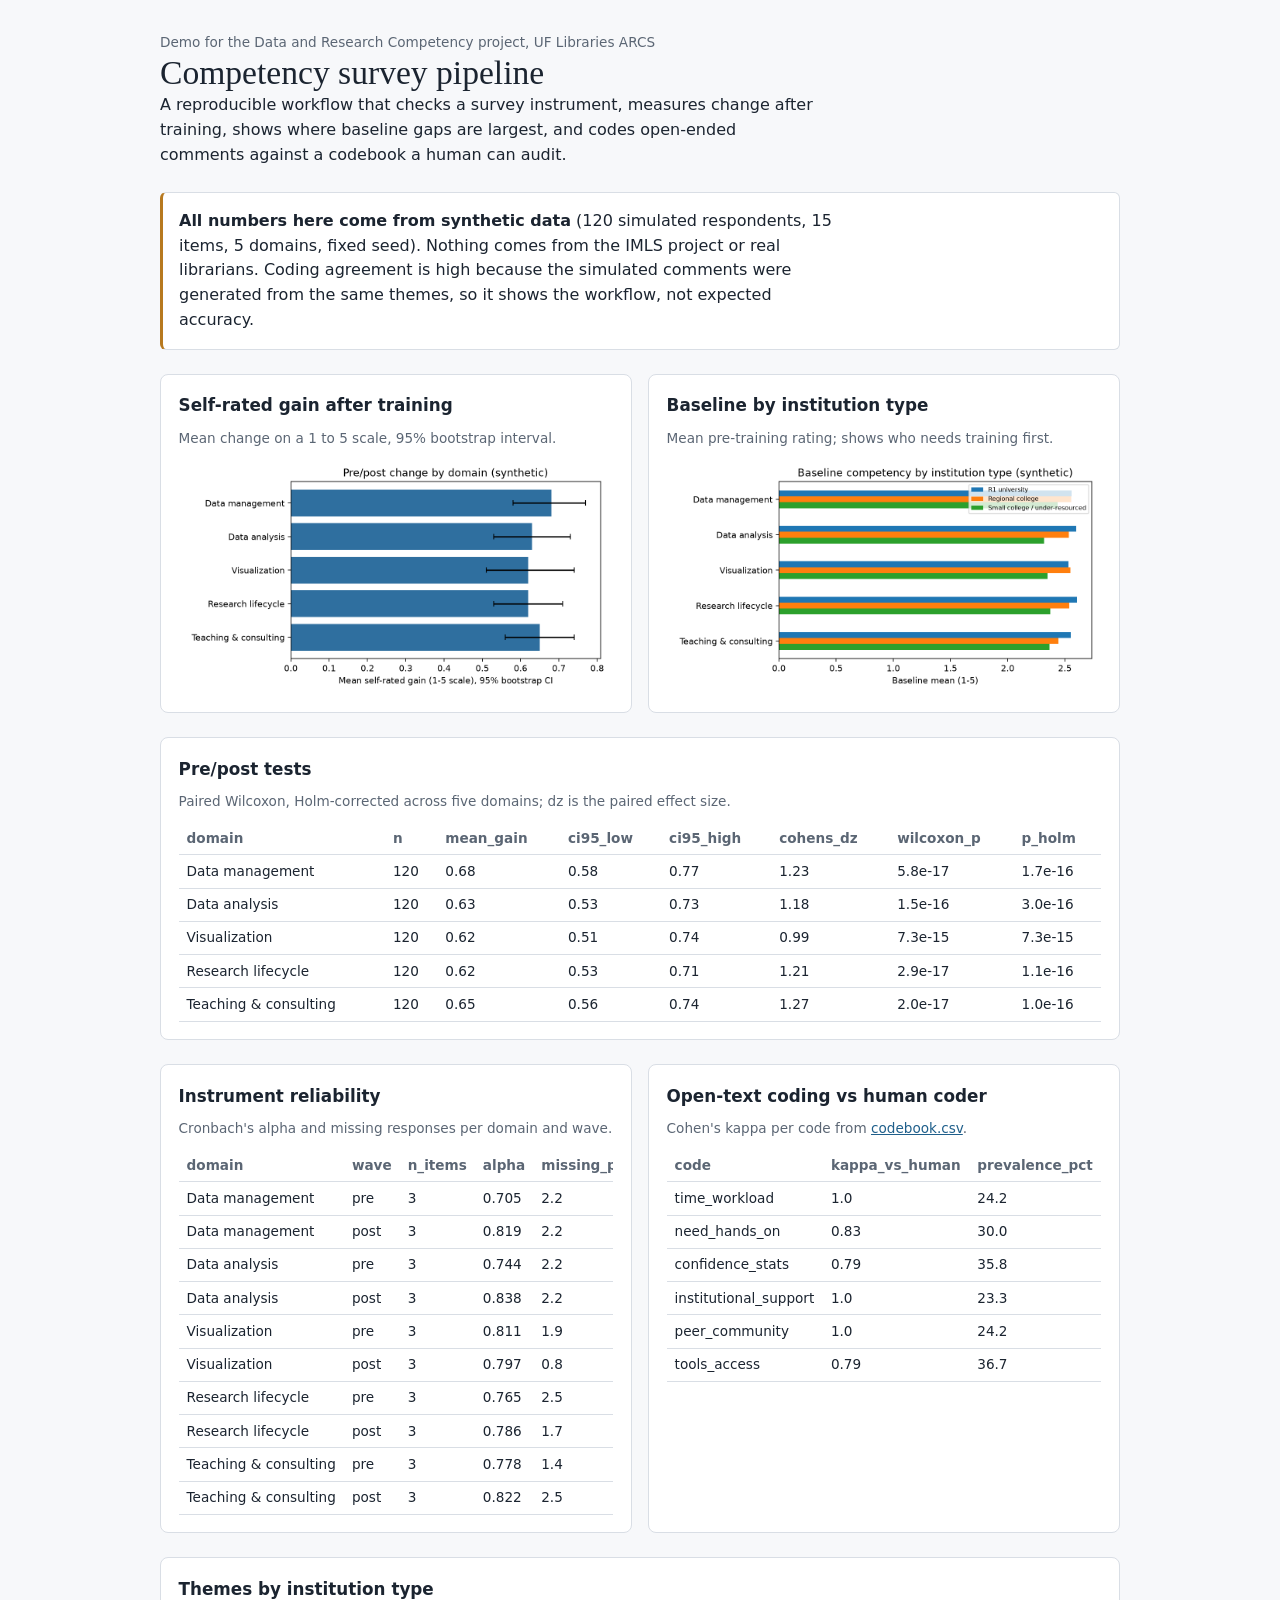
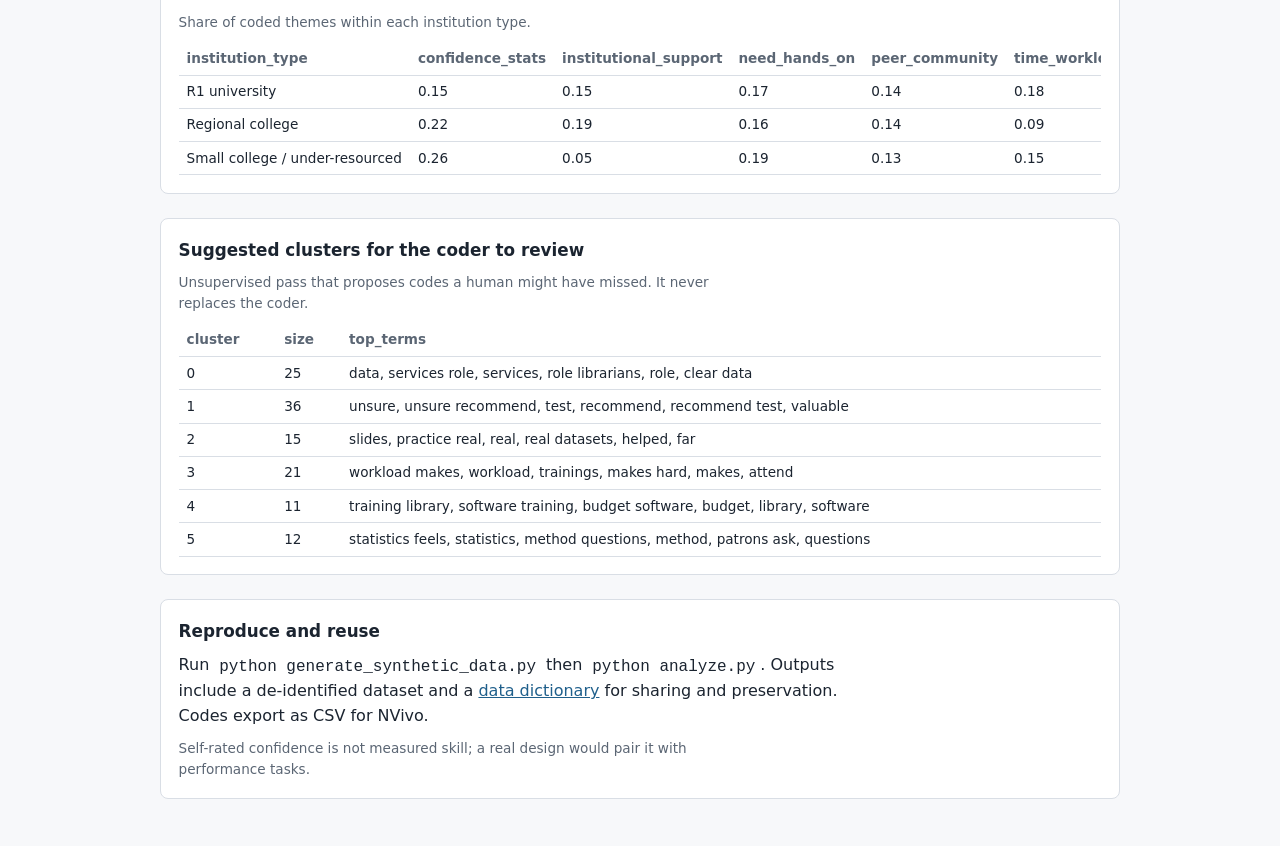
==== docs/index.html @ 048eb894 "Competency survey analysis pipeline demo (synthetic data) Co-Authored-By: Claude Sonnet 5.5 <noreply" ====
<!doctype html>
<html lang="en"><head><meta charset="utf-8"><meta name="viewport" content="width=device-width,initial-scale=1">
<title>Competency Survey Pipeline</title>
<style>
:root{--bg:#f7f8fa;--fg:#1b2430;--muted:#5b6674;--panel:#fff;--line:#d9dee5;--accent:#1f5f8b;--warn:#b7791f}
@media (prefers-color-scheme:dark){:root{--bg:#12171d;--fg:#e6eaf0;--muted:#9aa5b3;--panel:#1a212a;--line:#2d3743;--accent:#6aaee0;--warn:#e0b25a}}
*{box-sizing:border-box}
body{margin:0;background:var(--bg);color:var(--fg);font:16px/1.55 system-ui,-apple-system,"Segoe UI",sans-serif}
main{max-width:62rem;margin:0 auto;padding:2rem max(16px,env(safe-area-inset-left)) 3rem;display:flex;flex-direction:column;gap:1.5rem}
h1{font:400 2.1rem/1.2 Georgia,serif;margin:0} h2{font-size:1.05rem;margin:0} p{margin:0;max-width:65ch}
.note{color:var(--muted);font-size:.85rem}
.banner{border:1px solid var(--line);border-left:3px solid var(--warn);background:var(--panel);padding:1rem;border-radius:6px}
.grid{display:grid;gap:1rem;grid-template-columns:repeat(auto-fit,minmax(min(100%,24rem),1fr))}
.card{background:var(--panel);border:1px solid var(--line);border-radius:8px;padding:1.1rem;display:flex;flex-direction:column;gap:.6rem;min-width:0}
img{max-width:100%;height:auto;background:#fff;border-radius:4px}
.tbl{overflow-x:auto} table{border-collapse:collapse;width:100%;font-size:.85rem;font-variant-numeric:tabular-nums}
th,td{text-align:left;padding:.35rem .5rem;border-bottom:1px solid var(--line);white-space:nowrap} th{color:var(--muted);font-weight:600}
a{color:var(--accent)} code{background:var(--panel);padding:.1rem .3rem;border-radius:3px}
</style></head><body><main>
<header><p class="note">Demo for the Data and Research Competency project, UF Libraries ARCS</p>
<h1>Competency survey pipeline</h1>
<p>A reproducible workflow that checks a survey instrument, measures change after training, shows where baseline gaps are largest, and codes open-ended comments against a codebook a human can audit.</p></header>
<div class="banner"><p><b>All numbers here come from synthetic data</b> (120 simulated respondents, 15 items, 5 domains, fixed seed). Nothing comes from the IMLS project or real librarians. Coding agreement is high because the simulated comments were generated from the same themes, so it shows the workflow, not expected accuracy.</p></div>
<section class="grid">
<div class="card"><h2>Self-rated gain after training</h2><p class="note">Mean change on a 1 to 5 scale, 95% bootstrap interval.</p><img src="prepost_change.png" alt="Bar chart of mean pre/post gain per competency domain with confidence intervals"></div>
<div class="card"><h2>Baseline by institution type</h2><p class="note">Mean pre-training rating; shows who needs training first.</p><img src="baseline_gaps.png" alt="Bar chart of baseline competency by institution type and domain"></div>
</section>
<section class="card"><h2>Pre/post tests</h2><p class="note">Paired Wilcoxon, Holm-corrected across five domains; dz is the paired effect size.</p><div class="tbl"><table><thead><tr><th>domain</th><th>n</th><th>mean_gain</th><th>ci95_low</th><th>ci95_high</th><th>cohens_dz</th><th>wilcoxon_p</th><th>p_holm</th></tr></thead><tbody><tr><td>Data management</td><td>120</td><td>0.68</td><td>0.58</td><td>0.77</td><td>1.23</td><td>5.8e-17</td><td>1.7e-16</td></tr><tr><td>Data analysis</td><td>120</td><td>0.63</td><td>0.53</td><td>0.73</td><td>1.18</td><td>1.5e-16</td><td>3.0e-16</td></tr><tr><td>Visualization</td><td>120</td><td>0.62</td><td>0.51</td><td>0.74</td><td>0.99</td><td>7.3e-15</td><td>7.3e-15</td></tr><tr><td>Research lifecycle</td><td>120</td><td>0.62</td><td>0.53</td><td>0.71</td><td>1.21</td><td>2.9e-17</td><td>1.1e-16</td></tr><tr><td>Teaching &amp; consulting</td><td>120</td><td>0.65</td><td>0.56</td><td>0.74</td><td>1.27</td><td>2.0e-17</td><td>1.0e-16</td></tr></tbody></table></div></section>
<section class="grid">
<div class="card"><h2>Instrument reliability</h2><p class="note">Cronbach's alpha and missing responses per domain and wave.</p><div class="tbl"><table><thead><tr><th>domain</th><th>wave</th><th>n_items</th><th>alpha</th><th>missing_pct</th></tr></thead><tbody><tr><td>Data management</td><td>pre</td><td>3</td><td>0.705</td><td>2.2</td></tr><tr><td>Data management</td><td>post</td><td>3</td><td>0.819</td><td>2.2</td></tr><tr><td>Data analysis</td><td>pre</td><td>3</td><td>0.744</td><td>2.2</td></tr><tr><td>Data analysis</td><td>post</td><td>3</td><td>0.838</td><td>2.2</td></tr><tr><td>Visualization</td><td>pre</td><td>3</td><td>0.811</td><td>1.9</td></tr><tr><td>Visualization</td><td>post</td><td>3</td><td>0.797</td><td>0.8</td></tr><tr><td>Research lifecycle</td><td>pre</td><td>3</td><td>0.765</td><td>2.5</td></tr><tr><td>Research lifecycle</td><td>post</td><td>3</td><td>0.786</td><td>1.7</td></tr><tr><td>Teaching &amp; consulting</td><td>pre</td><td>3</td><td>0.778</td><td>1.4</td></tr><tr><td>Teaching &amp; consulting</td><td>post</td><td>3</td><td>0.822</td><td>2.5</td></tr></tbody></table></div></div>
<div class="card"><h2>Open-text coding vs human coder</h2><p class="note">Cohen's kappa per code from <a href="codebook.csv">codebook.csv</a>.</p><div class="tbl"><table><thead><tr><th>code</th><th>kappa_vs_human</th><th>prevalence_pct</th></tr></thead><tbody><tr><td>time_workload</td><td>1.0</td><td>24.2</td></tr><tr><td>need_hands_on</td><td>0.83</td><td>30.0</td></tr><tr><td>confidence_stats</td><td>0.79</td><td>35.8</td></tr><tr><td>institutional_support</td><td>1.0</td><td>23.3</td></tr><tr><td>peer_community</td><td>1.0</td><td>24.2</td></tr><tr><td>tools_access</td><td>0.79</td><td>36.7</td></tr></tbody></table></div></div>
</section>
<section class="card"><h2>Themes by institution type</h2><p class="note">Share of coded themes within each institution type.</p><div class="tbl"><table><thead><tr><th>institution_type</th><th>confidence_stats</th><th>institutional_support</th><th>need_hands_on</th><th>peer_community</th><th>time_workload</th><th>tools_access</th></tr></thead><tbody><tr><td>R1 university</td><td>0.15</td><td>0.15</td><td>0.17</td><td>0.14</td><td>0.18</td><td>0.21</td></tr><tr><td>Regional college</td><td>0.22</td><td>0.19</td><td>0.16</td><td>0.14</td><td>0.09</td><td>0.2</td></tr><tr><td>Small college / under-resourced</td><td>0.26</td><td>0.05</td><td>0.19</td><td>0.13</td><td>0.15</td><td>0.23</td></tr></tbody></table></div></section>
<section class="card"><h2>Suggested clusters for the coder to review</h2><p class="note">Unsupervised pass that proposes codes a human might have missed. It never replaces the coder.</p><div class="tbl"><table><thead><tr><th>cluster</th><th>size</th><th>top_terms</th></tr></thead><tbody><tr><td>0</td><td>25</td><td>data, services role, services, role librarians, role, clear data</td></tr><tr><td>1</td><td>36</td><td>unsure, unsure recommend, test, recommend, recommend test, valuable</td></tr><tr><td>2</td><td>15</td><td>slides, practice real, real, real datasets, helped, far</td></tr><tr><td>3</td><td>21</td><td>workload makes, workload, trainings, makes hard, makes, attend</td></tr><tr><td>4</td><td>11</td><td>training library, software training, budget software, budget, library, software</td></tr><tr><td>5</td><td>12</td><td>statistics feels, statistics, method questions, method, patrons ask, questions</td></tr></tbody></table></div></section>
<section class="card"><h2>Reproduce and reuse</h2>
<p>Run <code>python generate_synthetic_data.py</code> then <code>python analyze.py</code>. Outputs include a de-identified dataset and a <a href="data_dictionary.csv">data dictionary</a> for sharing and preservation. Codes export as CSV for NVivo.</p>
<p class="note">Self-rated confidence is not measured skill; a real design would pair it with performance tasks.</p></section>
</main></body></html>
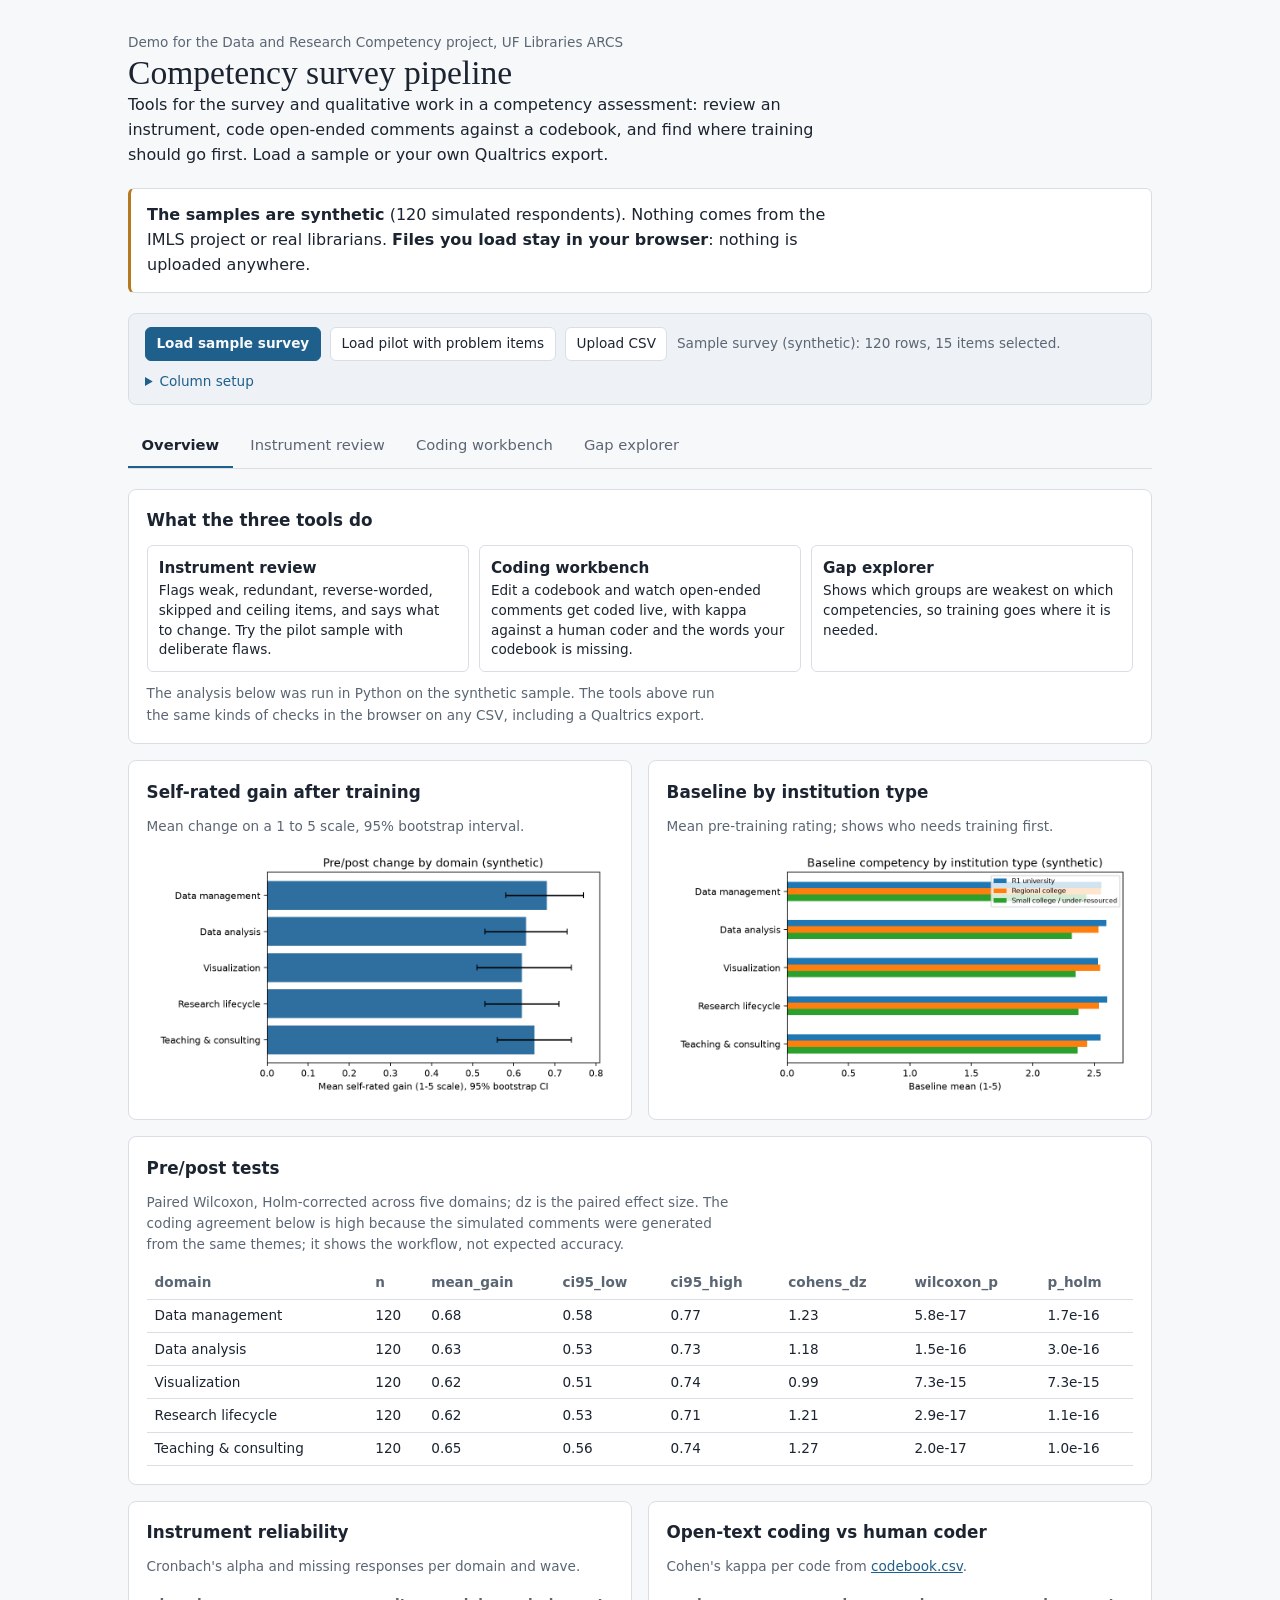
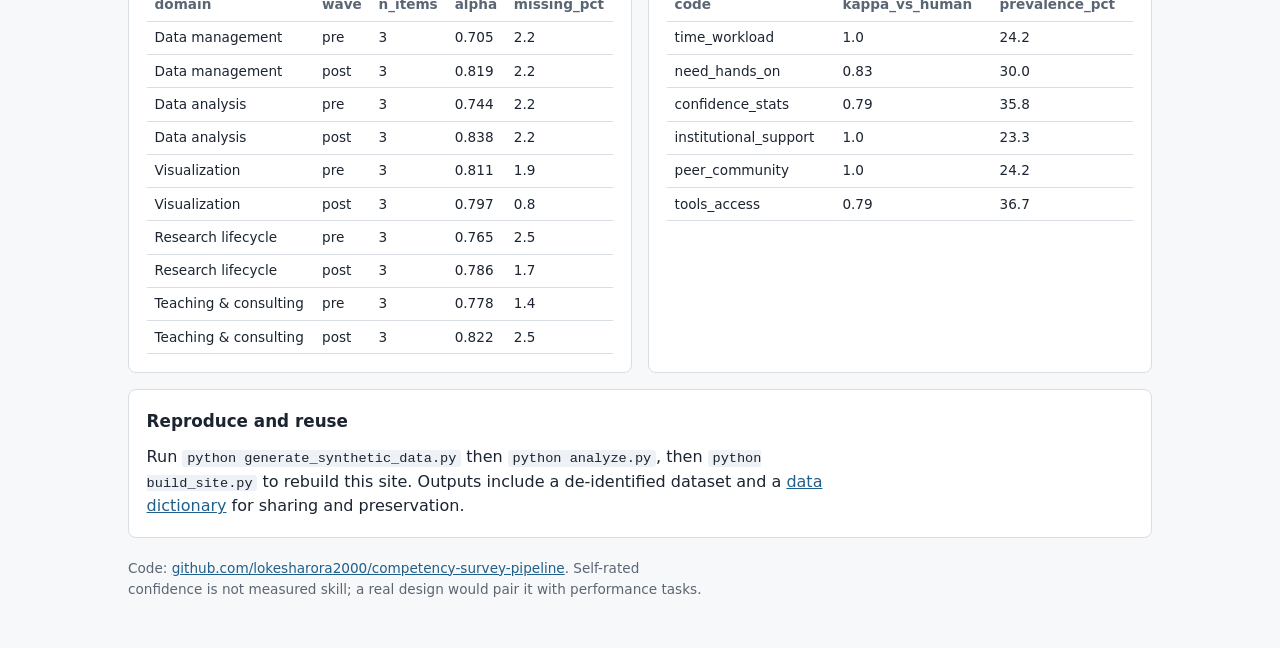
==== commit d264f64c: "Add interactive instrument review, coding workbench and gap explorer Co-Authored-By: Claude Sonnet 5" ====
--- a/docs/index.html
+++ b/docs/index.html
@@ -1,38 +1,109 @@
 <!doctype html>
 <html lang="en"><head><meta charset="utf-8"><meta name="viewport" content="width=device-width,initial-scale=1">
 <title>Competency Survey Pipeline</title>
-<style>
-:root{--bg:#f7f8fa;--fg:#1b2430;--muted:#5b6674;--panel:#fff;--line:#d9dee5;--accent:#1f5f8b;--warn:#b7791f}
-@media (prefers-color-scheme:dark){:root{--bg:#12171d;--fg:#e6eaf0;--muted:#9aa5b3;--panel:#1a212a;--line:#2d3743;--accent:#6aaee0;--warn:#e0b25a}}
-*{box-sizing:border-box}
-body{margin:0;background:var(--bg);color:var(--fg);font:16px/1.55 system-ui,-apple-system,"Segoe UI",sans-serif}
-main{max-width:62rem;margin:0 auto;padding:2rem max(16px,env(safe-area-inset-left)) 3rem;display:flex;flex-direction:column;gap:1.5rem}
-h1{font:400 2.1rem/1.2 Georgia,serif;margin:0} h2{font-size:1.05rem;margin:0} p{margin:0;max-width:65ch}
-.note{color:var(--muted);font-size:.85rem}
-.banner{border:1px solid var(--line);border-left:3px solid var(--warn);background:var(--panel);padding:1rem;border-radius:6px}
-.grid{display:grid;gap:1rem;grid-template-columns:repeat(auto-fit,minmax(min(100%,24rem),1fr))}
-.card{background:var(--panel);border:1px solid var(--line);border-radius:8px;padding:1.1rem;display:flex;flex-direction:column;gap:.6rem;min-width:0}
-img{max-width:100%;height:auto;background:#fff;border-radius:4px}
-.tbl{overflow-x:auto} table{border-collapse:collapse;width:100%;font-size:.85rem;font-variant-numeric:tabular-nums}
-th,td{text-align:left;padding:.35rem .5rem;border-bottom:1px solid var(--line);white-space:nowrap} th{color:var(--muted);font-weight:600}
-a{color:var(--accent)} code{background:var(--panel);padding:.1rem .3rem;border-radius:3px}
-</style></head><body><main>
-<header><p class="note">Demo for the Data and Research Competency project, UF Libraries ARCS</p>
-<h1>Competency survey pipeline</h1>
-<p>A reproducible workflow that checks a survey instrument, measures change after training, shows where baseline gaps are largest, and codes open-ended comments against a codebook a human can audit.</p></header>
-<div class="banner"><p><b>All numbers here come from synthetic data</b> (120 simulated respondents, 15 items, 5 domains, fixed seed). Nothing comes from the IMLS project or real librarians. Coding agreement is high because the simulated comments were generated from the same themes, so it shows the workflow, not expected accuracy.</p></div>
+<link rel="stylesheet" href="style.css">
+</head><body><main>
+<header>
+  <p class="note">Demo for the Data and Research Competency project, UF Libraries ARCS</p>
+  <h1>Competency survey pipeline</h1>
+  <p>Tools for the survey and qualitative work in a competency assessment: review an instrument, code open-ended comments against a codebook, and find where training should go first. Load a sample or your own Qualtrics export.</p>
+</header>
+
+<div class="banner"><p><b>The samples are synthetic</b> (120 simulated respondents). Nothing comes from the IMLS project or real librarians. <b>Files you load stay in your browser</b>: nothing is uploaded anywhere.</p></div>
+
+<div class="databar" id="databar">
+  <div class="row">
+    <button class="primary" id="btn-sample">Load sample survey</button>
+    <button id="btn-pilot">Load pilot with problem items</button>
+    <label class="btn" for="file">Upload CSV</label><input type="file" id="file" accept=".csv,text/csv">
+    <span class="note" id="status">No data loaded.</span>
+  </div>
+  <details id="setup">
+    <summary>Column setup</summary>
+    <div class="row" style="margin-top:.6rem">
+      <label class="note">Group by <select id="sel-group"></select></label>
+      <label class="note">Comment text <select id="sel-text"></select></label>
+      <label class="note">Human codes (optional) <select id="sel-human"></select></label>
+      <label class="note">Scale min <input type="number" id="scale-min" style="width:4rem"></label>
+      <label class="note">max <input type="number" id="scale-max" style="width:4rem"></label>
+    </div>
+    <div class="row" style="margin-top:.6rem">
+      <span class="note">Items:</span>
+      <input type="text" id="prefix" placeholder="column prefix, e.g. pre_" style="width:11rem">
+      <button id="btn-prefix">Select by prefix</button><button id="btn-all">All</button><button id="btn-none">None</button>
+      <span class="note">Tick "rev" for reverse-worded items.</span>
+    </div>
+    <div class="items" id="items"></div>
+  </details>
+  <p class="err" id="err" hidden></p>
+</div>
+
+<nav role="tablist" id="tabs">
+  <button role="tab" data-tab="overview" aria-selected="true">Overview</button>
+  <button role="tab" data-tab="review" aria-selected="false">Instrument review</button>
+  <button role="tab" data-tab="coding" aria-selected="false">Coding workbench</button>
+  <button role="tab" data-tab="gaps" aria-selected="false">Gap explorer</button>
+</nav>
+
+<section class="tab" id="tab-overview">
+<div class="card"><h2>What the three tools do</h2>
+<ol class="steps">
+<li><b>Instrument review</b>Flags weak, redundant, reverse-worded, skipped and ceiling items, and says what to change. Try the pilot sample with deliberate flaws.</li>
+<li><b>Coding workbench</b>Edit a codebook and watch open-ended comments get coded live, with kappa against a human coder and the words your codebook is missing.</li>
+<li><b>Gap explorer</b>Shows which groups are weakest on which competencies, so training goes where it is needed.</li>
+</ol>
+<p class="note">The analysis below was run in Python on the synthetic sample. The tools above run the same kinds of checks in the browser on any CSV, including a Qualtrics export.</p></div>
 <section class="grid">
 <div class="card"><h2>Self-rated gain after training</h2><p class="note">Mean change on a 1 to 5 scale, 95% bootstrap interval.</p><img src="prepost_change.png" alt="Bar chart of mean pre/post gain per competency domain with confidence intervals"></div>
 <div class="card"><h2>Baseline by institution type</h2><p class="note">Mean pre-training rating; shows who needs training first.</p><img src="baseline_gaps.png" alt="Bar chart of baseline competency by institution type and domain"></div>
 </section>
-<section class="card"><h2>Pre/post tests</h2><p class="note">Paired Wilcoxon, Holm-corrected across five domains; dz is the paired effect size.</p><div class="tbl"><table><thead><tr><th>domain</th><th>n</th><th>mean_gain</th><th>ci95_low</th><th>ci95_high</th><th>cohens_dz</th><th>wilcoxon_p</th><th>p_holm</th></tr></thead><tbody><tr><td>Data management</td><td>120</td><td>0.68</td><td>0.58</td><td>0.77</td><td>1.23</td><td>5.8e-17</td><td>1.7e-16</td></tr><tr><td>Data analysis</td><td>120</td><td>0.63</td><td>0.53</td><td>0.73</td><td>1.18</td><td>1.5e-16</td><td>3.0e-16</td></tr><tr><td>Visualization</td><td>120</td><td>0.62</td><td>0.51</td><td>0.74</td><td>0.99</td><td>7.3e-15</td><td>7.3e-15</td></tr><tr><td>Research lifecycle</td><td>120</td><td>0.62</td><td>0.53</td><td>0.71</td><td>1.21</td><td>2.9e-17</td><td>1.1e-16</td></tr><tr><td>Teaching &amp; consulting</td><td>120</td><td>0.65</td><td>0.56</td><td>0.74</td><td>1.27</td><td>2.0e-17</td><td>1.0e-16</td></tr></tbody></table></div></section>
+<div class="card"><h2>Pre/post tests</h2><p class="note">Paired Wilcoxon, Holm-corrected across five domains; dz is the paired effect size. The coding agreement below is high because the simulated comments were generated from the same themes; it shows the workflow, not expected accuracy.</p><div class="tbl"><table><thead><tr><th>domain</th><th>n</th><th>mean_gain</th><th>ci95_low</th><th>ci95_high</th><th>cohens_dz</th><th>wilcoxon_p</th><th>p_holm</th></tr></thead><tbody><tr><td>Data management</td><td>120</td><td>0.68</td><td>0.58</td><td>0.77</td><td>1.23</td><td>5.8e-17</td><td>1.7e-16</td></tr><tr><td>Data analysis</td><td>120</td><td>0.63</td><td>0.53</td><td>0.73</td><td>1.18</td><td>1.5e-16</td><td>3.0e-16</td></tr><tr><td>Visualization</td><td>120</td><td>0.62</td><td>0.51</td><td>0.74</td><td>0.99</td><td>7.3e-15</td><td>7.3e-15</td></tr><tr><td>Research lifecycle</td><td>120</td><td>0.62</td><td>0.53</td><td>0.71</td><td>1.21</td><td>2.9e-17</td><td>1.1e-16</td></tr><tr><td>Teaching &amp; consulting</td><td>120</td><td>0.65</td><td>0.56</td><td>0.74</td><td>1.27</td><td>2.0e-17</td><td>1.0e-16</td></tr></tbody></table></div></div>
 <section class="grid">
 <div class="card"><h2>Instrument reliability</h2><p class="note">Cronbach's alpha and missing responses per domain and wave.</p><div class="tbl"><table><thead><tr><th>domain</th><th>wave</th><th>n_items</th><th>alpha</th><th>missing_pct</th></tr></thead><tbody><tr><td>Data management</td><td>pre</td><td>3</td><td>0.705</td><td>2.2</td></tr><tr><td>Data management</td><td>post</td><td>3</td><td>0.819</td><td>2.2</td></tr><tr><td>Data analysis</td><td>pre</td><td>3</td><td>0.744</td><td>2.2</td></tr><tr><td>Data analysis</td><td>post</td><td>3</td><td>0.838</td><td>2.2</td></tr><tr><td>Visualization</td><td>pre</td><td>3</td><td>0.811</td><td>1.9</td></tr><tr><td>Visualization</td><td>post</td><td>3</td><td>0.797</td><td>0.8</td></tr><tr><td>Research lifecycle</td><td>pre</td><td>3</td><td>0.765</td><td>2.5</td></tr><tr><td>Research lifecycle</td><td>post</td><td>3</td><td>0.786</td><td>1.7</td></tr><tr><td>Teaching &amp; consulting</td><td>pre</td><td>3</td><td>0.778</td><td>1.4</td></tr><tr><td>Teaching &amp; consulting</td><td>post</td><td>3</td><td>0.822</td><td>2.5</td></tr></tbody></table></div></div>
 <div class="card"><h2>Open-text coding vs human coder</h2><p class="note">Cohen's kappa per code from <a href="codebook.csv">codebook.csv</a>.</p><div class="tbl"><table><thead><tr><th>code</th><th>kappa_vs_human</th><th>prevalence_pct</th></tr></thead><tbody><tr><td>time_workload</td><td>1.0</td><td>24.2</td></tr><tr><td>need_hands_on</td><td>0.83</td><td>30.0</td></tr><tr><td>confidence_stats</td><td>0.79</td><td>35.8</td></tr><tr><td>institutional_support</td><td>1.0</td><td>23.3</td></tr><tr><td>peer_community</td><td>1.0</td><td>24.2</td></tr><tr><td>tools_access</td><td>0.79</td><td>36.7</td></tr></tbody></table></div></div>
 </section>
-<section class="card"><h2>Themes by institution type</h2><p class="note">Share of coded themes within each institution type.</p><div class="tbl"><table><thead><tr><th>institution_type</th><th>confidence_stats</th><th>institutional_support</th><th>need_hands_on</th><th>peer_community</th><th>time_workload</th><th>tools_access</th></tr></thead><tbody><tr><td>R1 university</td><td>0.15</td><td>0.15</td><td>0.17</td><td>0.14</td><td>0.18</td><td>0.21</td></tr><tr><td>Regional college</td><td>0.22</td><td>0.19</td><td>0.16</td><td>0.14</td><td>0.09</td><td>0.2</td></tr><tr><td>Small college / under-resourced</td><td>0.26</td><td>0.05</td><td>0.19</td><td>0.13</td><td>0.15</td><td>0.23</td></tr></tbody></table></div></section>
-<section class="card"><h2>Suggested clusters for the coder to review</h2><p class="note">Unsupervised pass that proposes codes a human might have missed. It never replaces the coder.</p><div class="tbl"><table><thead><tr><th>cluster</th><th>size</th><th>top_terms</th></tr></thead><tbody><tr><td>0</td><td>25</td><td>data, services role, services, role librarians, role, clear data</td></tr><tr><td>1</td><td>36</td><td>unsure, unsure recommend, test, recommend, recommend test, valuable</td></tr><tr><td>2</td><td>15</td><td>slides, practice real, real, real datasets, helped, far</td></tr><tr><td>3</td><td>21</td><td>workload makes, workload, trainings, makes hard, makes, attend</td></tr><tr><td>4</td><td>11</td><td>training library, software training, budget software, budget, library, software</td></tr><tr><td>5</td><td>12</td><td>statistics feels, statistics, method questions, method, patrons ask, questions</td></tr></tbody></table></div></section>
-<section class="card"><h2>Reproduce and reuse</h2>
-<p>Run <code>python generate_synthetic_data.py</code> then <code>python analyze.py</code>. Outputs include a de-identified dataset and a <a href="data_dictionary.csv">data dictionary</a> for sharing and preservation. Codes export as CSV for NVivo.</p>
-<p class="note">Self-rated confidence is not measured skill; a real design would pair it with performance tasks.</p></section>
-</main></body></html>+<div class="card"><h2>Reproduce and reuse</h2>
+<p>Run <code>python generate_synthetic_data.py</code> then <code>python analyze.py</code>, then <code>python build_site.py</code> to rebuild this site. Outputs include a de-identified dataset and a <a href="data_dictionary.csv">data dictionary</a> for sharing and preservation.</p></div>
+</section>
+
+<section class="tab" id="tab-review" hidden>
+  <div class="card">
+    <h2>Instrument review</h2>
+    <p class="note">Checks every item for the problems that make a survey hard to interpret, then lists what to reword, reverse-code, merge or drop. Try <b>Load pilot with problem items</b> to see it flag four deliberately flawed draft items.</p>
+    <div class="thr">
+      <label>Floor/ceiling % <input type="number" id="t-ceil" value="25" min="1" max="100"></label>
+      <label>Min item-rest r <input type="number" id="t-rest" value="0.30" step="0.05"></label>
+      <label>Max missing % <input type="number" id="t-miss" value="10" min="0" max="100"></label>
+      <label>Redundant r above <input type="number" id="t-red" value="0.80" step="0.05"></label>
+    </div>
+  </div>
+  <div id="review-out"></div>
+</section>
+
+<section class="tab" id="tab-coding" hidden>
+  <div class="card">
+    <h2>Coding workbench</h2>
+    <p class="note">Each code is a list of comma-separated terms. A term matches the start of a word, so <code>statistic</code> finds "statistics". Edit the terms and every result updates. The tool suggests; the human coder decides.</p>
+    <div class="tbl"><table class="cb"><thead><tr><th>Code</th><th>Terms</th><th></th></tr></thead><tbody id="cb-body"></tbody></table></div>
+    <div class="row"><button id="cb-add">Add code</button><button id="cb-export-book">Export codebook CSV</button><button id="cb-export-coded">Export coded comments CSV</button></div>
+  </div>
+  <div id="coding-out"></div>
+</section>
+
+<section class="tab" id="tab-gaps" hidden>
+  <div class="card">
+    <h2>Gap explorer</h2>
+    <p class="note">Average rating for each group on each item. Shading shows distance from the overall average, so the weakest spots stand out. Groups with fewer than 5 respondents are faded.</p>
+    <div class="row">
+      <label class="note">Group by <select id="gap-group"></select></label>
+      <label class="note">Measure <select id="gap-mode"><option value="level">Average rating</option></select></label>
+    </div>
+  </div>
+  <div id="gaps-out"></div>
+</section>
+
+<p class="note">Code: <a href="https://github.com/lokesharora2000/competency-survey-pipeline">github.com/lokesharora2000/competency-survey-pipeline</a>. Self-rated confidence is not measured skill; a real design would pair it with performance tasks.</p>
+</main>
+<script src="stats.js"></script>
+<script src="app.js"></script>
+</body></html>
--- a/docs/style.css
+++ b/docs/style.css
@@ -0,0 +1,55 @@
+:root{--bg:#f7f8fa;--fg:#1b2430;--muted:#5b6674;--panel:#fff;--line:#d9dee5;--accent:#1f5f8b;--warn:#b7791f;--bad:#b4373f;--ok:#2f7d4f;--soft:#eef2f6}
+@media (prefers-color-scheme:dark){:root{--bg:#12171d;--fg:#e6eaf0;--muted:#9aa5b3;--panel:#1a212a;--line:#2d3743;--accent:#6aaee0;--warn:#e0b25a;--bad:#e5848b;--ok:#6cc08b;--soft:#222b36}}
+*{box-sizing:border-box}
+body{margin:0;background:var(--bg);color:var(--fg);font:16px/1.55 system-ui,-apple-system,"Segoe UI",sans-serif}
+main{max-width:66rem;margin:0 auto;padding:2rem max(16px,env(safe-area-inset-left)) 3rem;display:flex;flex-direction:column;gap:1.25rem}
+h1{font:400 2.1rem/1.2 Georgia,serif;margin:0} h2{font-size:1.05rem;margin:0} h3{font-size:.95rem;margin:0}
+p{margin:0;max-width:68ch} a{color:var(--accent)}
+.note{color:var(--muted);font-size:.85rem}
+code{background:var(--soft);padding:.05rem .3rem;border-radius:3px;font-size:.85em}
+.banner{border:1px solid var(--line);border-left:3px solid var(--warn);background:var(--panel);padding:.9rem 1rem;border-radius:6px}
+.grid{display:grid;gap:1rem;grid-template-columns:repeat(auto-fit,minmax(min(100%,24rem),1fr))}
+.card{background:var(--panel);border:1px solid var(--line);border-radius:8px;padding:1.1rem;display:flex;flex-direction:column;gap:.7rem;min-width:0}
+img{max-width:100%;height:auto;background:#fff;border-radius:4px}
+.tbl{overflow-x:auto} table{border-collapse:collapse;width:100%;font-size:.85rem;font-variant-numeric:tabular-nums}
+th,td{text-align:left;padding:.35rem .5rem;border-bottom:1px solid var(--line);vertical-align:top}
+th{color:var(--muted);font-weight:600;white-space:nowrap} td.nw{white-space:nowrap}
+th.sort{cursor:pointer;user-select:none} th.sort:hover{color:var(--fg)}
+/* data bar */
+.databar{background:var(--soft);border:1px solid var(--line);border-radius:8px;padding:.8rem 1rem;display:flex;flex-direction:column;gap:.6rem}
+.row{display:flex;flex-wrap:wrap;gap:.6rem;align-items:center}
+button,.btn,select,input[type=text],input[type=number]{font:inherit;font-size:.85rem;color:var(--fg);background:var(--panel);border:1px solid var(--line);border-radius:6px;padding:.35rem .65rem}
+button,.btn{cursor:pointer} button:hover,.btn:hover{border-color:var(--accent)}
+button.primary{background:var(--accent);border-color:var(--accent);color:var(--bg);font-weight:600}
+input[type=file]{display:none}
+:focus-visible{outline:2px solid var(--accent);outline-offset:2px}
+details summary{cursor:pointer;font-size:.85rem;color:var(--accent)}
+.items{display:grid;gap:.15rem .9rem;grid-template-columns:repeat(auto-fill,minmax(15rem,1fr));margin-top:.5rem;font-size:.82rem}
+.items label{display:flex;gap:.35rem;align-items:center;white-space:nowrap;overflow:hidden;text-overflow:ellipsis}
+/* tabs */
+nav{display:flex;gap:.25rem;flex-wrap:wrap;border-bottom:1px solid var(--line)}
+nav button{border:none;border-bottom:2px solid transparent;border-radius:0;background:none;padding:.55rem .85rem;font-size:.92rem;color:var(--muted)}
+nav button[aria-selected=true]{color:var(--fg);border-bottom-color:var(--accent);font-weight:600}
+section.tab[hidden]{display:none}
+section.tab{display:flex;flex-direction:column;gap:1rem}
+/* chips and bars */
+.chip{display:inline-block;font-size:.74rem;padding:.05rem .45rem;border-radius:99px;border:1px solid var(--line);margin:0 .2rem .2rem 0;white-space:nowrap}
+.chip.warn{border-color:var(--warn);color:var(--warn)} .chip.bad{border-color:var(--bad);color:var(--bad)} .chip.ok{border-color:var(--ok);color:var(--ok)}
+.bar{display:inline-block;height:.6rem;border-radius:2px;background:var(--accent);vertical-align:middle;min-width:1px}
+.bar.neg{background:var(--bad)}
+.stats{display:grid;gap:.75rem;grid-template-columns:repeat(auto-fit,minmax(9rem,1fr))}
+.stat{border:1px solid var(--line);border-radius:6px;padding:.6rem .8rem;background:var(--panel)}
+.stat b{display:block;font:400 1.5rem Georgia,serif;font-variant-numeric:tabular-nums}
+.stat span{font-size:.78rem;color:var(--muted)}
+.fixes{margin:0;padding-left:1.2rem;display:flex;flex-direction:column;gap:.35rem;font-size:.9rem}
+.thr{display:flex;flex-wrap:wrap;gap:.8rem;font-size:.82rem;color:var(--muted)} .thr label{display:flex;gap:.35rem;align-items:center} .thr input{width:4.5rem}
+.cb td input[type=text]{width:100%;min-width:9rem}
+.heat td.cell{text-align:center;min-width:2.6rem;border-left:1px solid var(--bg)}
+.heat td.small{color:var(--muted);opacity:.55}
+.heat th.dom{text-align:center;border-bottom:1px solid var(--line)}
+.words span{display:inline-block;background:var(--soft);border-radius:4px;padding:.05rem .4rem;margin:0 .25rem .25rem 0;font-size:.82rem}
+.quote{font-size:.85rem;color:var(--muted)}
+.steps{display:grid;gap:.6rem;grid-template-columns:repeat(auto-fit,minmax(min(100%,12rem),1fr));padding:0;margin:0;list-style:none}
+.steps li{border:1px solid var(--line);border-radius:6px;padding:.7rem;font-size:.85rem;line-height:1.45}
+.steps b{display:block;font-size:.95rem;margin-bottom:.15rem}
+.err{color:var(--bad);font-size:.85rem}
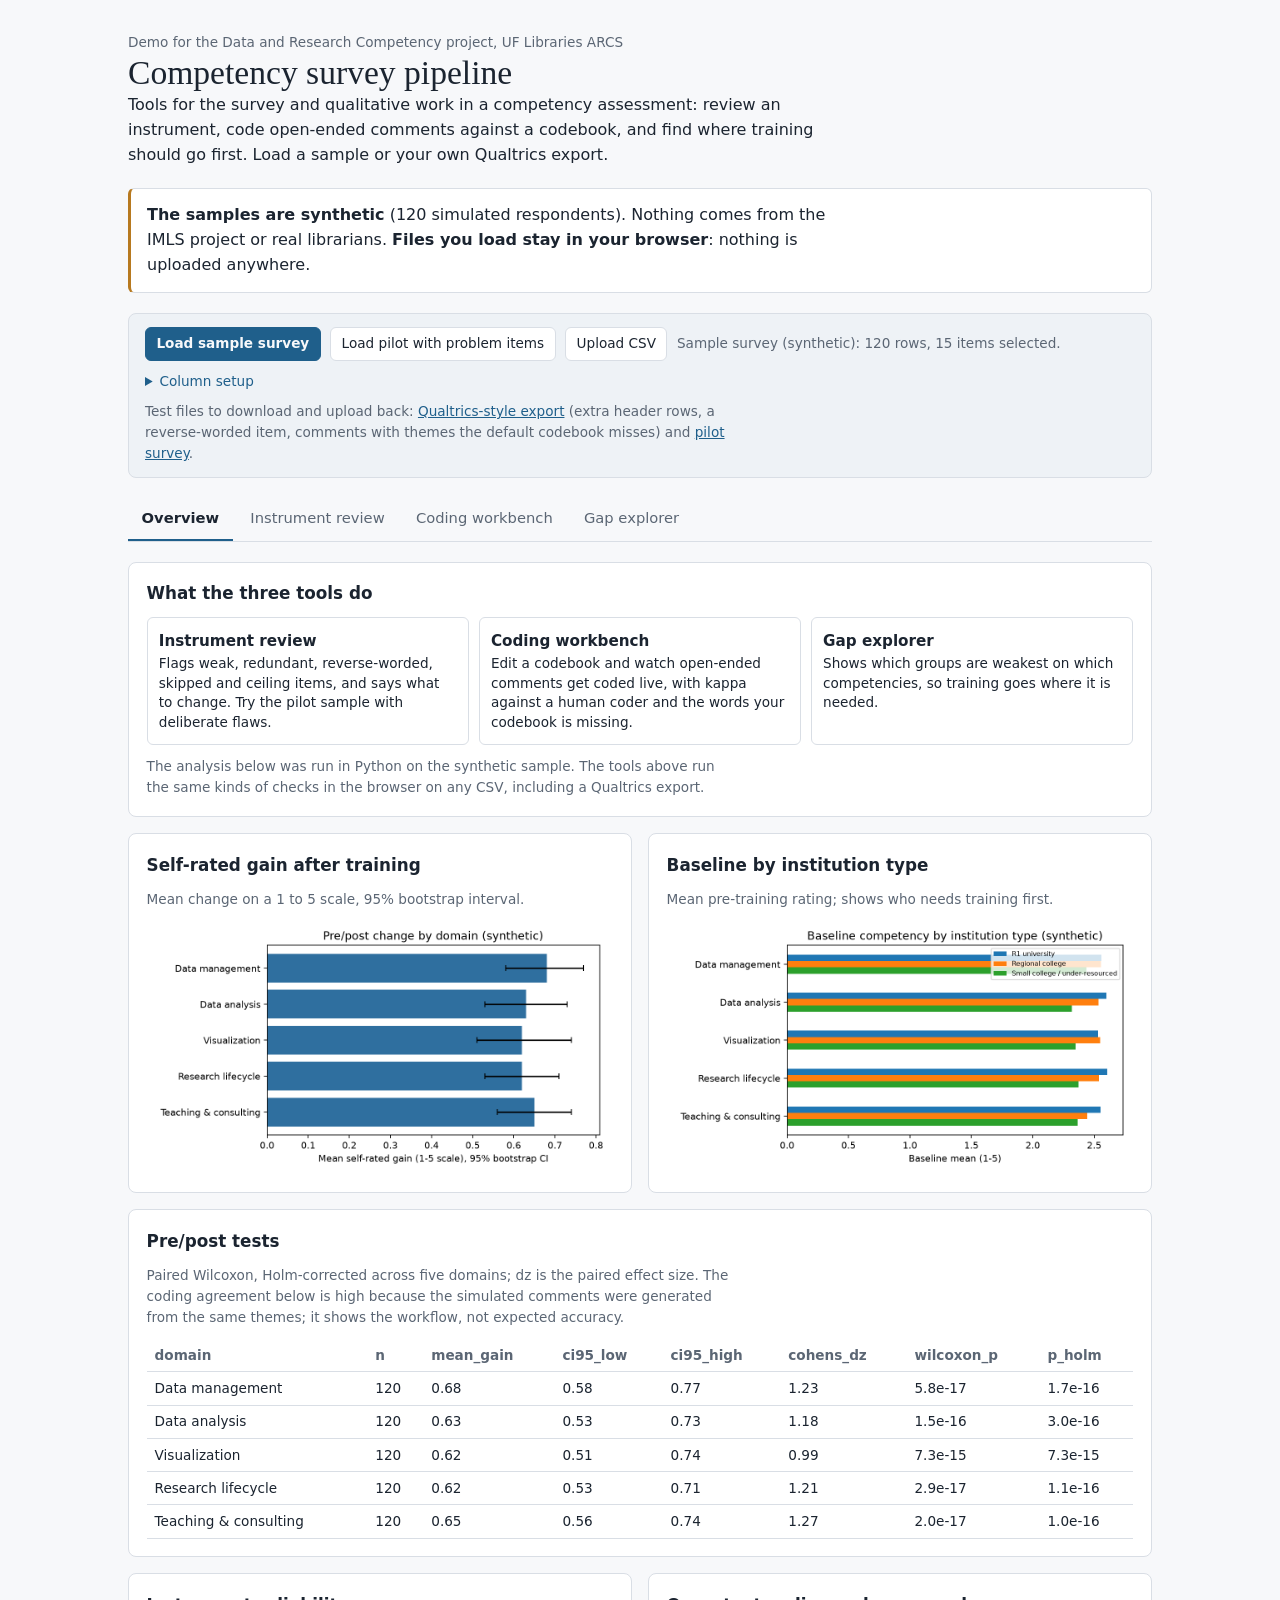
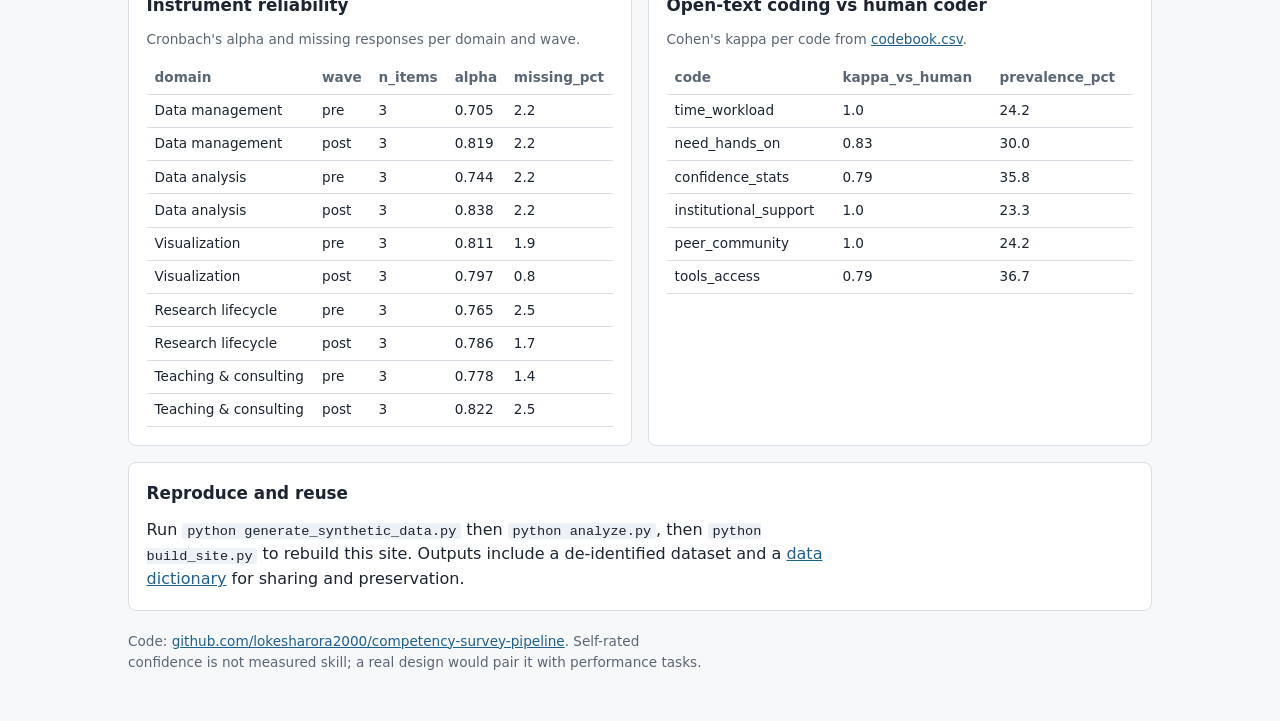
==== commit 41a13b44: "Add Qualtrics-style test export and download links Co-Authored-By: Claude Sonnet 5.5 <noreply@anthro" ====
--- a/docs/index.html
+++ b/docs/index.html
@@ -35,6 +35,7 @@
     </div>
     <div class="items" id="items"></div>
   </details>
+  <p class="note">Test files to download and upload back: <a href="data/qualtrics_style_sample.csv" download>Qualtrics-style export</a> (extra header rows, a reverse-worded item, comments with themes the default codebook misses) and <a href="data/pilot_survey.csv" download>pilot survey</a>.</p>
   <p class="err" id="err" hidden></p>
 </div>
 
